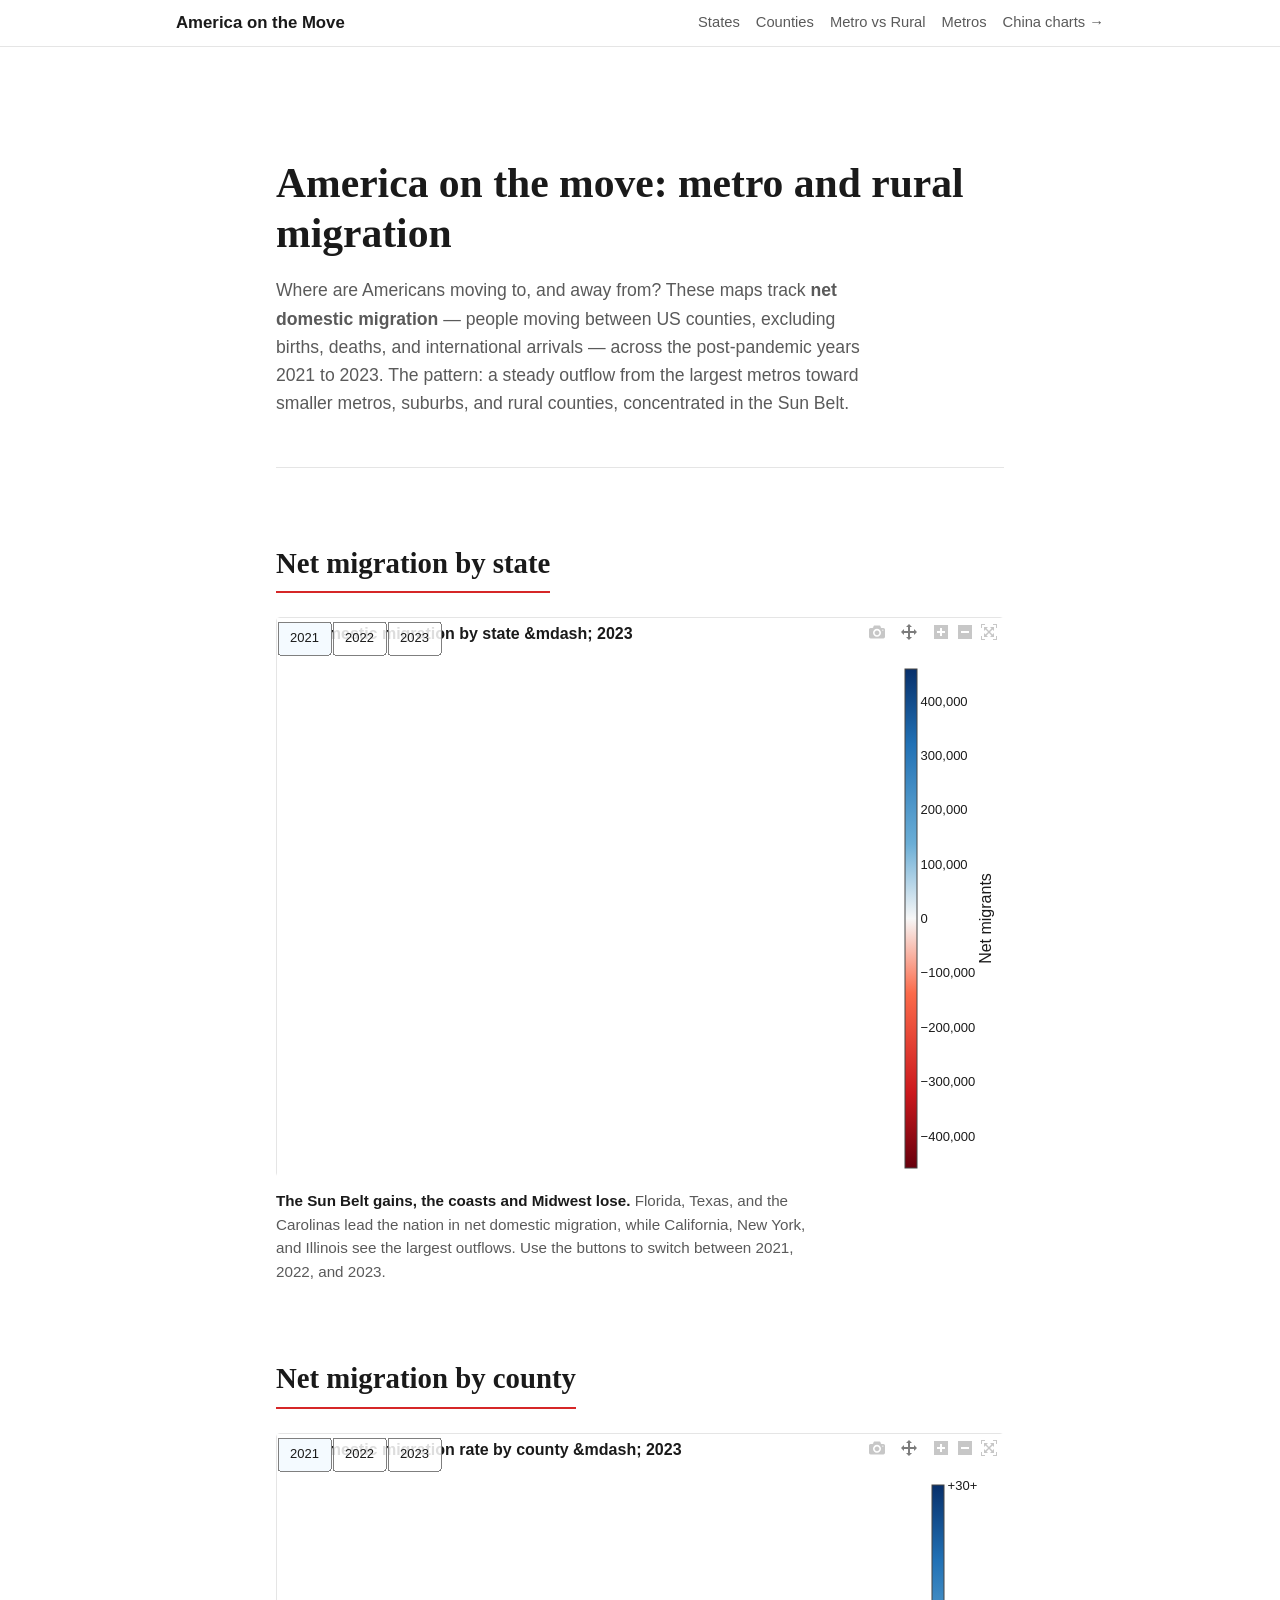
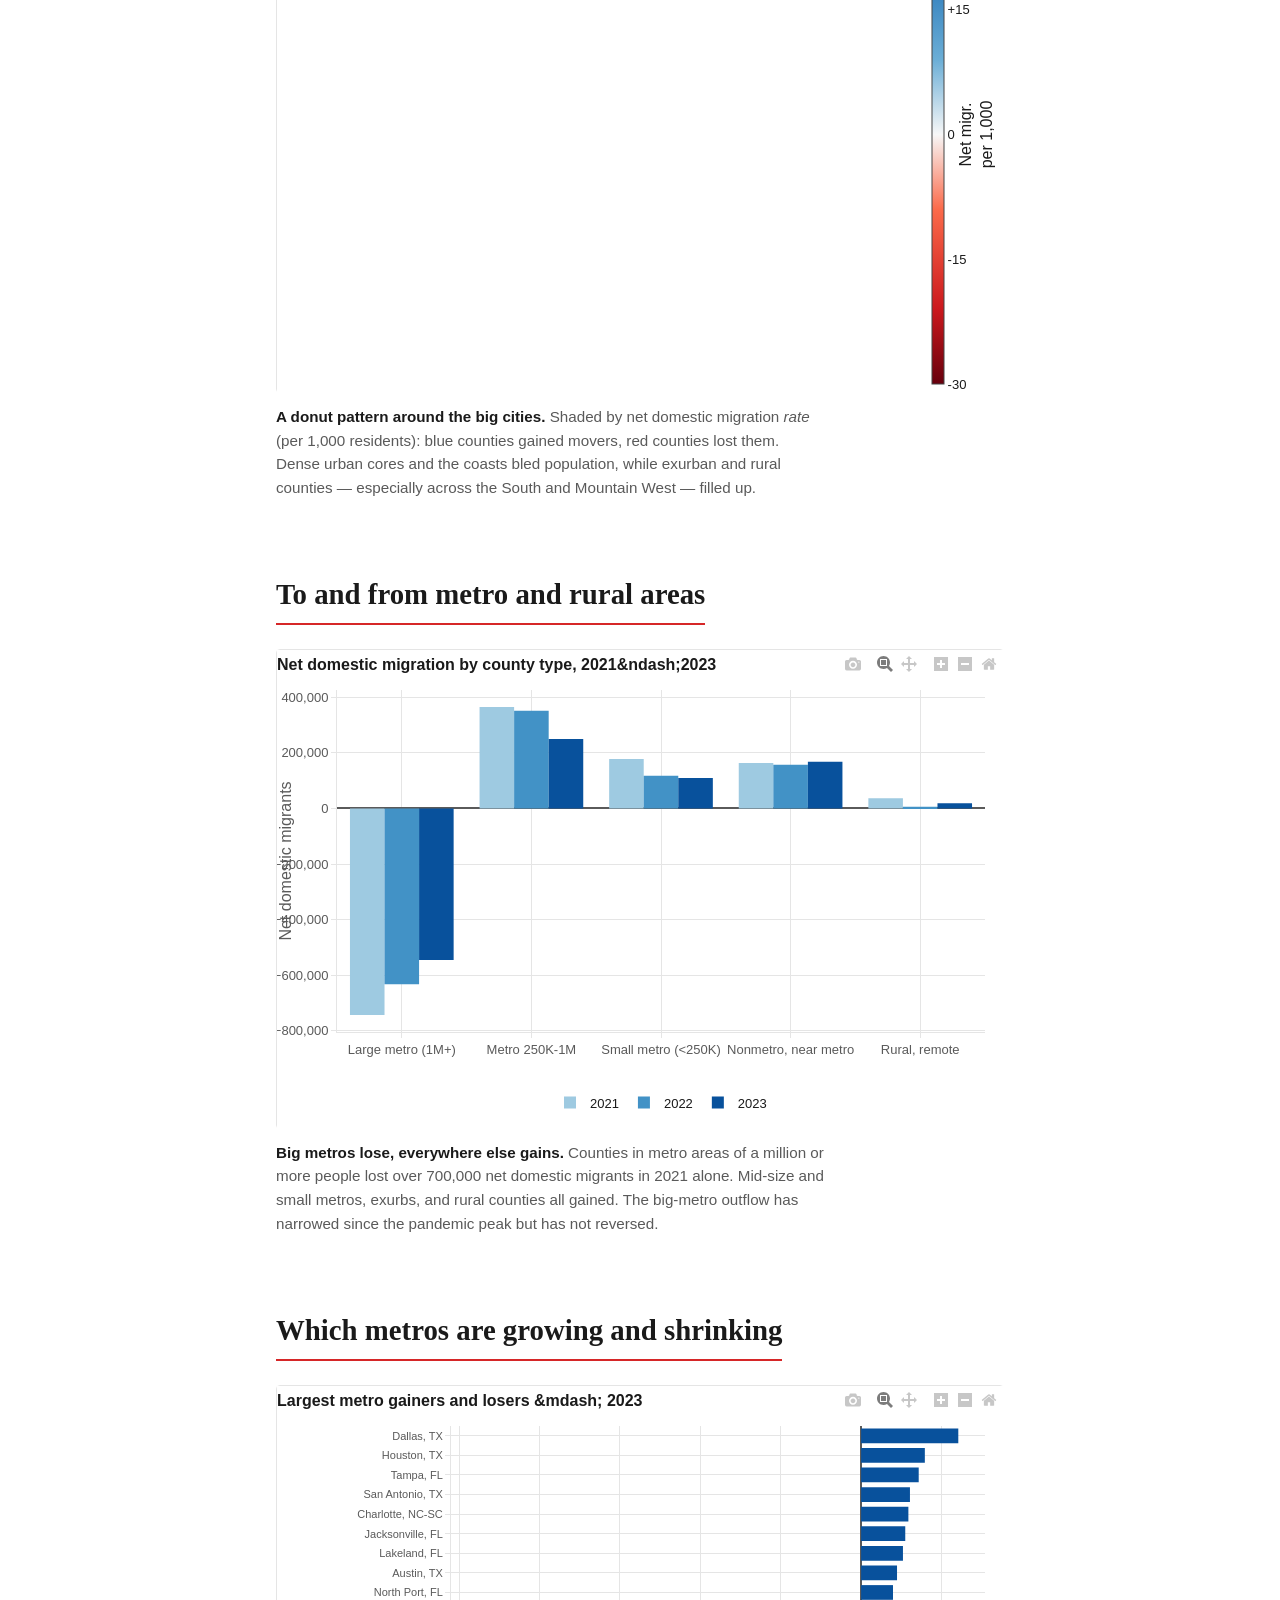
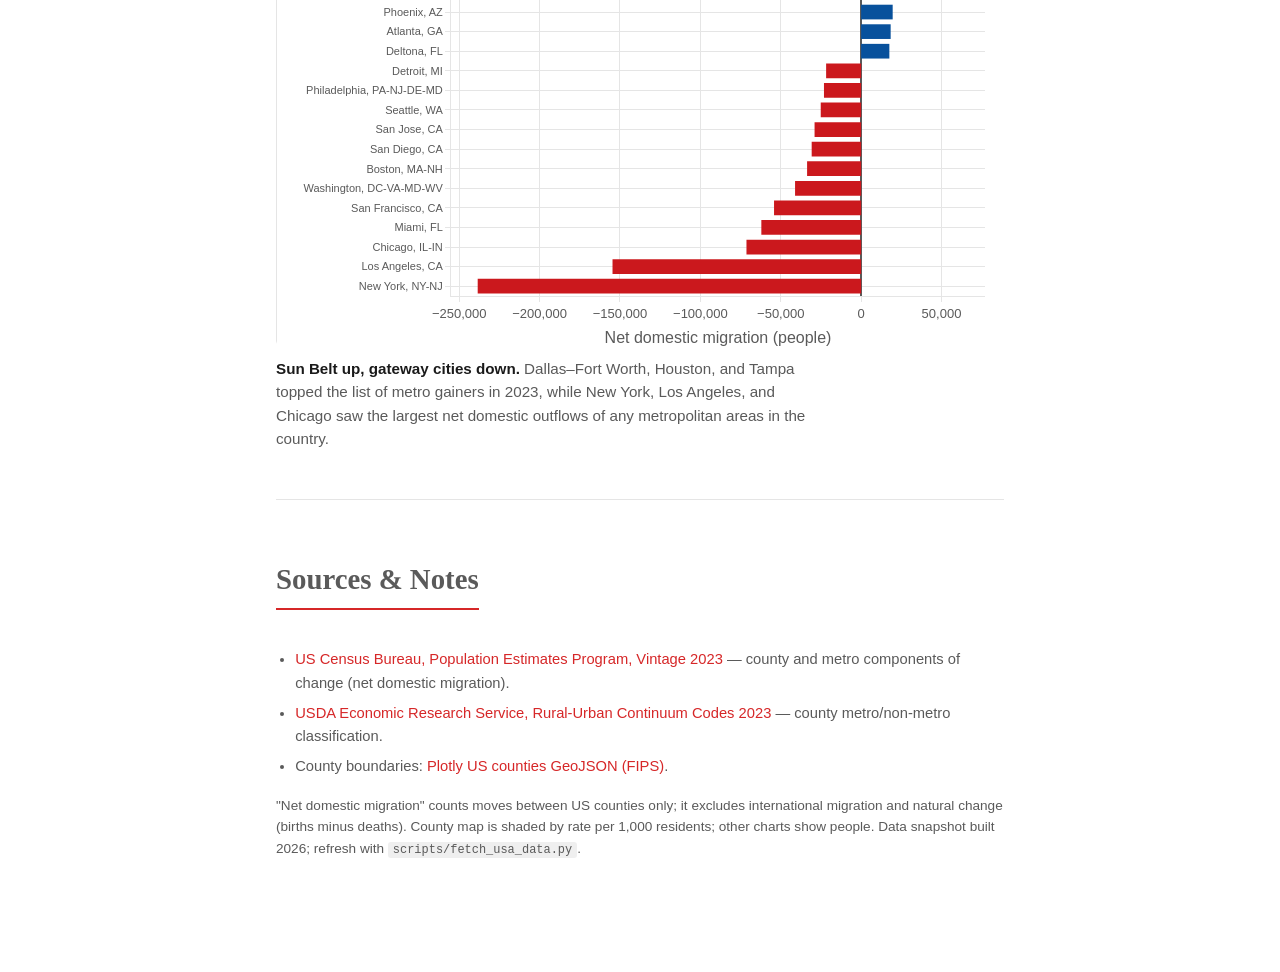
==== usa_migration.html @ ccb6132a "Add US metro/rural migration maps page New usa_migration.html page with interactive choropleth maps " ====
<!DOCTYPE html>
<html lang="en">
<head>
  <meta charset="UTF-8" />
  <meta name="viewport" content="width=device-width, initial-scale=1.0" />
  <title>America on the Move: Metro &amp; Rural Migration</title>
  <meta name="description" content="Interactive maps of domestic migration to and from US metro and rural areas, 2021-2023, from Census Bureau estimates." />
  <link rel="stylesheet" href="css/styles.css" />
  <script src="https://cdn.plot.ly/plotly-2.35.2.min.js" charset="utf-8"></script>
</head>
<body>
  <header class="site-header">
    <div class="header-inner">
      <a class="brand" href="#top">America on the Move</a>
      <nav class="topnav" aria-label="Sections">
        <a href="#states">States</a>
        <a href="#counties">Counties</a>
        <a href="#metro-rural">Metro vs Rural</a>
        <a href="#metros">Metros</a>
        <a href="index.html">China charts &rarr;</a>
      </nav>
    </div>
  </header>

  <main id="top">
    <section class="hero">
      <h1>America on the move: metro and rural migration</h1>
      <p class="lede">
        Where are Americans moving to, and away from? These maps track
        <strong>net domestic migration</strong> &mdash; people moving between US
        counties, excluding births, deaths, and international arrivals &mdash;
        across the post-pandemic years 2021 to 2023. The pattern: a steady
        outflow from the largest metros toward smaller metros, suburbs, and
        rural counties, concentrated in the Sun Belt.
      </p>
    </section>

    <section id="states">
      <h2>Net migration by state</h2>
      <figure class="chart-block">
        <div id="map-state-migration" class="chart chart-tall" aria-label="US map of net domestic migration by state"></div>
        <figcaption>
          <strong>The Sun Belt gains, the coasts and Midwest lose.</strong>
          Florida, Texas, and the Carolinas lead the nation in net domestic
          migration, while California, New York, and Illinois see the largest
          outflows. Use the buttons to switch between 2021, 2022, and 2023.
        </figcaption>
      </figure>
    </section>

    <section id="counties">
      <h2>Net migration by county</h2>
      <figure class="chart-block">
        <div id="map-county-migration" class="chart chart-tall" aria-label="US county map of net domestic migration rate"></div>
        <figcaption>
          <strong>A donut pattern around the big cities.</strong> Shaded by net
          domestic migration <em>rate</em> (per 1,000 residents): blue counties
          gained movers, red counties lost them. Dense urban cores and the
          coasts bled population, while exurban and rural counties &mdash;
          especially across the South and Mountain West &mdash; filled up.
        </figcaption>
      </figure>
    </section>

    <section id="metro-rural">
      <h2>To and from metro and rural areas</h2>
      <figure class="chart-block">
        <div id="chart-metro-rural-trend" class="chart" aria-label="Net domestic migration by county type, 2021 to 2023"></div>
        <figcaption>
          <strong>Big metros lose, everywhere else gains.</strong> Counties in
          metro areas of a million or more people lost over 700,000 net domestic
          migrants in 2021 alone. Mid-size and small metros, exurbs, and rural
          counties all gained. The big-metro outflow has narrowed since the
          pandemic peak but has not reversed.
        </figcaption>
      </figure>
    </section>

    <section id="metros">
      <h2>Which metros are growing and shrinking</h2>
      <figure class="chart-block">
        <div id="chart-top-metros" class="chart chart-tall" aria-label="Top metro gainers and losers by net domestic migration, 2023"></div>
        <figcaption>
          <strong>Sun Belt up, gateway cities down.</strong> Dallas&ndash;Fort
          Worth, Houston, and Tampa topped the list of metro gainers in 2023,
          while New York, Los Angeles, and Chicago saw the largest net domestic
          outflows of any metropolitan areas in the country.
        </figcaption>
      </figure>
    </section>

    <section id="sources" class="sources">
      <h2>Sources &amp; Notes</h2>
      <ul>
        <li><a href="https://www.census.gov/programs-surveys/popest.html">US Census Bureau, Population Estimates Program, Vintage 2023</a> &mdash; county and metro components of change (net domestic migration).</li>
        <li><a href="https://www.ers.usda.gov/data-products/rural-urban-continuum-codes/">USDA Economic Research Service, Rural-Urban Continuum Codes 2023</a> &mdash; county metro/non-metro classification.</li>
        <li>County boundaries: <a href="https://github.com/plotly/datasets">Plotly US counties GeoJSON (FIPS)</a>.</li>
      </ul>
      <p class="footnote">
        "Net domestic migration" counts moves between US counties only; it
        excludes international migration and natural change (births minus
        deaths). County map is shaded by rate per 1,000 residents; other charts
        show people. Data snapshot built 2026; refresh with
        <code>scripts/fetch_usa_data.py</code>.
      </p>
    </section>
  </main>

  <script type="module" src="js/usa-main.js"></script>
</body>
</html>
---- css/styles.css ----
:root {
  --bg: #ffffff;
  --fg: #1a1a1a;
  --muted: #5a5a5a;
  --border: #e5e5e5;
  --accent-china: #D62728;
  --accent-china-soft: #f4b8b8;
  --accent-world: #7F7F7F;
  --accent-blue: #1f77b4;
  --accent-green: #2ca02c;
  --accent-orange: #ff7f0e;
  --accent-purple: #9467bd;
  --content-w: 760px;
  --wide-w: 960px;
  --chart-h: 480px;
  --font-sans: -apple-system, BlinkMacSystemFont, "Segoe UI", Roboto, "Helvetica Neue", Arial, sans-serif;
  --font-serif: Georgia, "Times New Roman", serif;
}

@media (prefers-color-scheme: dark) {
  :root {
    --bg: #0e1116;
    --fg: #e6e6e6;
    --muted: #9aa0a6;
    --border: #2a2f37;
    --accent-china: #ff6b6b;
    --accent-china-soft: #5a2a2a;
    --accent-world: #b0b0b0;
  }
}

* { box-sizing: border-box; }

html, body {
  margin: 0;
  padding: 0;
  background: var(--bg);
  color: var(--fg);
  font-family: var(--font-sans);
  line-height: 1.6;
  -webkit-font-smoothing: antialiased;
}

a { color: var(--accent-china); text-decoration: none; }
a:hover { text-decoration: underline; }

.site-header {
  position: sticky;
  top: 0;
  z-index: 100;
  background: var(--bg);
  border-bottom: 1px solid var(--border);
  backdrop-filter: blur(6px);
}
.header-inner {
  max-width: var(--wide-w);
  margin: 0 auto;
  padding: 0.6rem 1rem;
  display: flex;
  flex-wrap: wrap;
  align-items: center;
  gap: 1rem;
  justify-content: space-between;
}
.brand {
  font-weight: 700;
  font-size: 1.05rem;
  color: var(--fg);
}
.topnav {
  display: flex;
  gap: 1rem;
  flex-wrap: wrap;
}
.topnav a {
  color: var(--muted);
  font-size: 0.92rem;
}
.topnav a:hover { color: var(--accent-china); text-decoration: none; }

main {
  max-width: var(--content-w);
  margin: 0 auto;
  padding: 1rem 1rem 4rem;
}

.hero {
  padding: 3rem 0 2rem;
  border-bottom: 1px solid var(--border);
  margin-bottom: 2rem;
}
.hero h1 {
  font-family: var(--font-serif);
  font-size: clamp(1.8rem, 4vw, 2.6rem);
  line-height: 1.2;
  margin: 0 0 1rem;
}
.lede {
  font-size: 1.1rem;
  color: var(--muted);
  max-width: 60ch;
}

section {
  margin: 3rem 0;
  scroll-margin-top: 80px;
}
section > h2 {
  font-family: var(--font-serif);
  font-size: 1.8rem;
  border-bottom: 2px solid var(--accent-china);
  padding-bottom: 0.35rem;
  display: inline-block;
  margin-bottom: 1.5rem;
}

.chart-block {
  margin: 0 0 3rem;
  padding: 0;
}
.chart {
  width: 100%;
  height: var(--chart-h);
  margin-bottom: 0.75rem;
  border: 1px solid var(--border);
  border-radius: 4px;
  background: var(--bg);
}
.chart-tall { height: 560px; }
.chart-loading {
  display: flex;
  align-items: center;
  justify-content: center;
  color: var(--muted);
  font-style: italic;
}
.chart-error {
  display: flex;
  align-items: center;
  justify-content: center;
  color: var(--accent-china);
  padding: 1rem;
  text-align: center;
}
figcaption {
  font-size: 0.95rem;
  color: var(--muted);
  max-width: 65ch;
  line-height: 1.55;
}
figcaption strong { color: var(--fg); }

.sources {
  border-top: 1px solid var(--border);
  padding-top: 2rem;
  font-size: 0.92rem;
  color: var(--muted);
}
.sources ul { padding-left: 1.2rem; }
.sources li { margin-bottom: 0.4rem; }
.sources code {
  background: rgba(127,127,127,0.12);
  padding: 1px 5px;
  border-radius: 3px;
  font-size: 0.88em;
}
.footnote { font-size: 0.85rem; margin-top: 1rem; }

@media (max-width: 640px) {
  :root { --chart-h: 360px; }
  .chart-tall { height: 460px; }
  .hero { padding: 2rem 0 1rem; }
  .topnav { gap: 0.6rem; font-size: 0.85rem; }
  .topnav a { font-size: 0.85rem; }
  .header-inner { padding: 0.5rem 0.75rem; }
  main { padding: 1rem 0.75rem 3rem; }
}
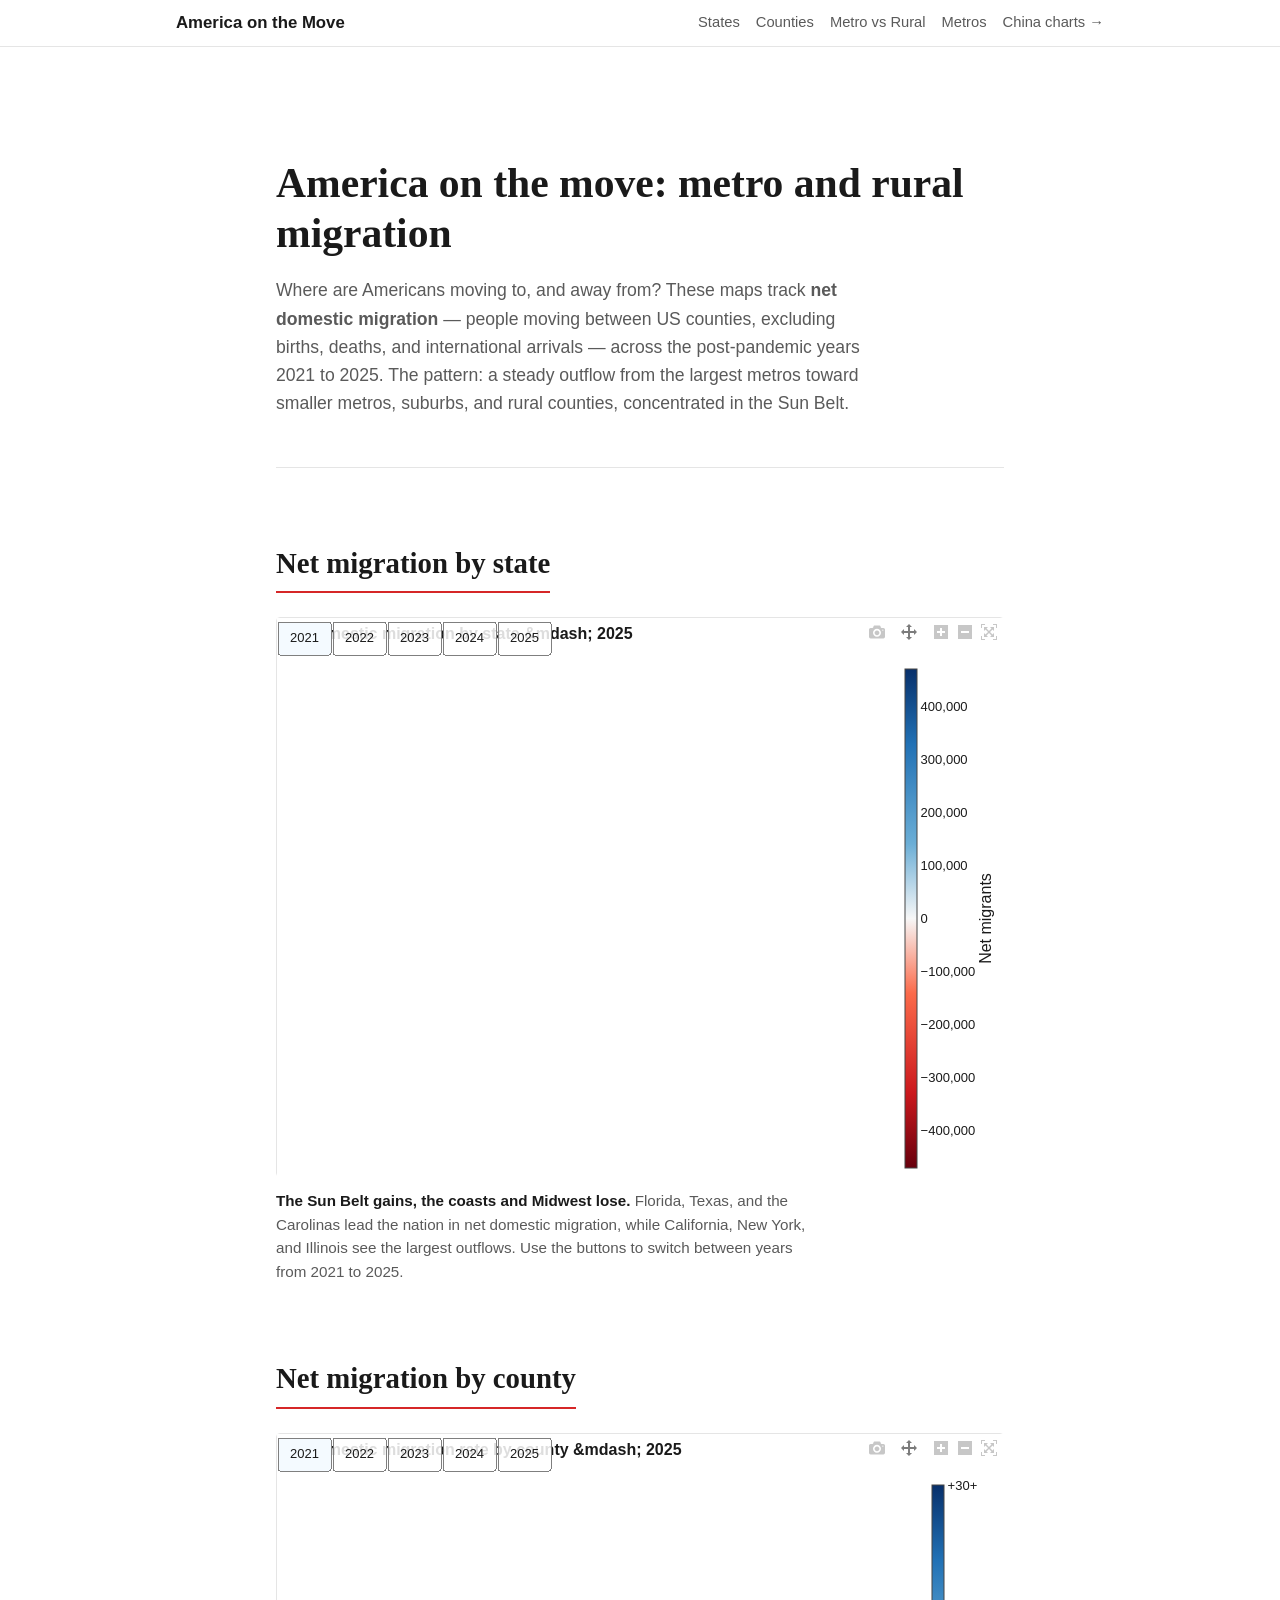
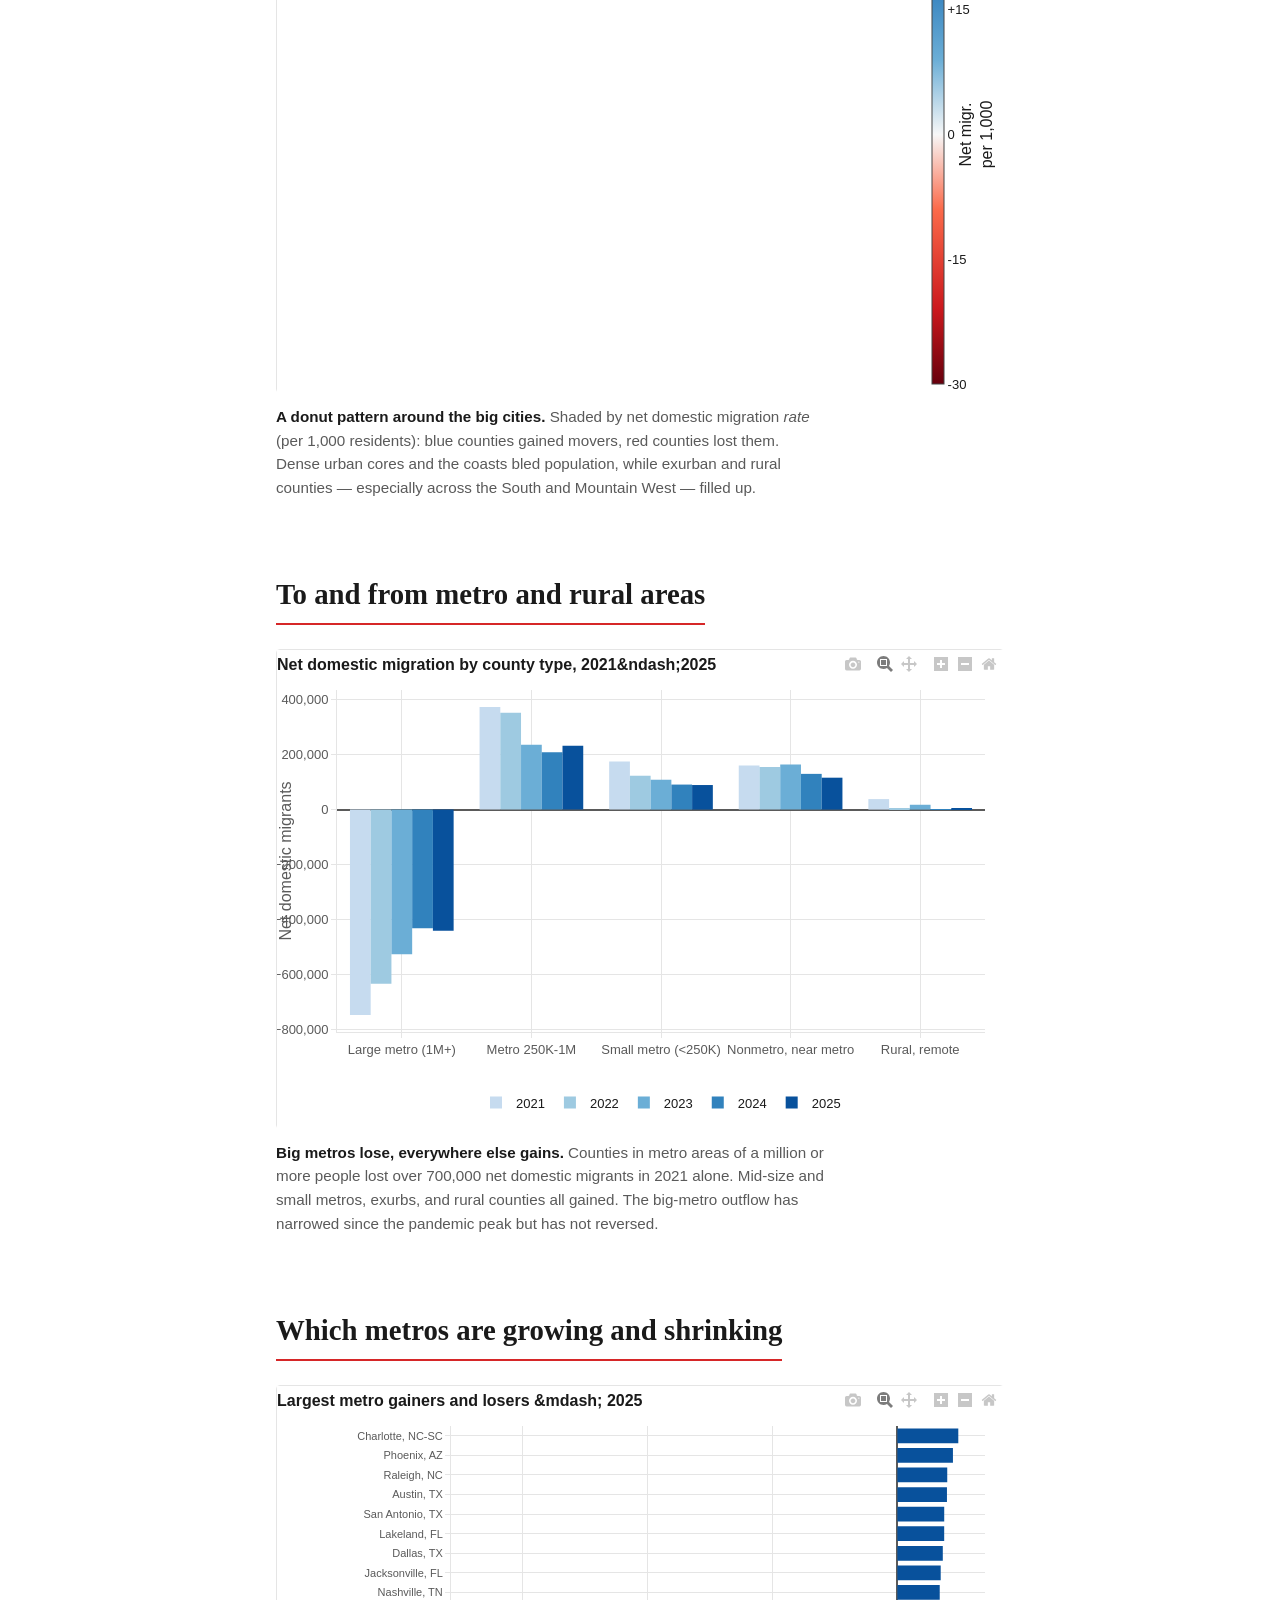
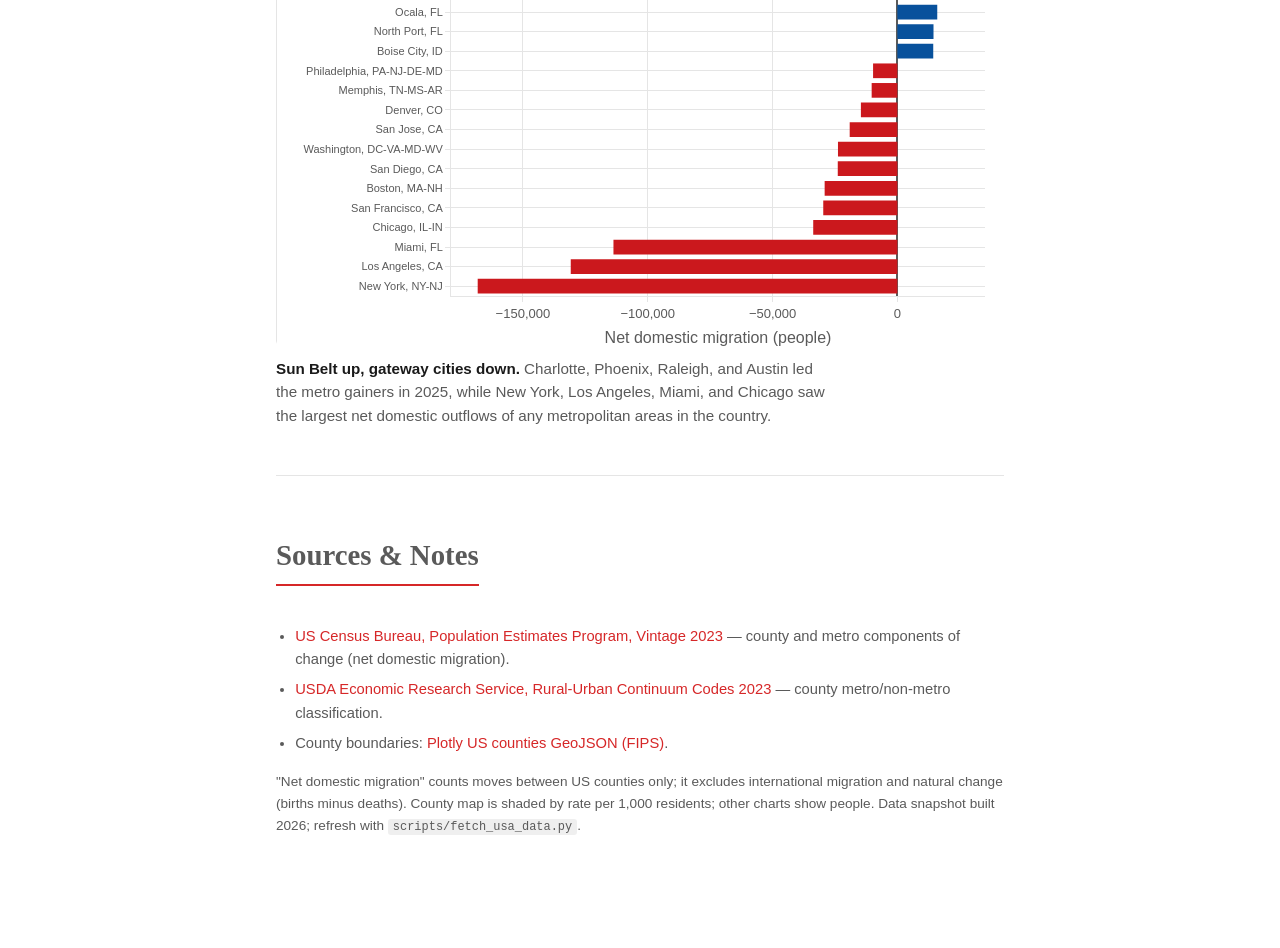
==== commit 1951c5d7: "Update US migration maps to Census Vintage 2025 data Switch fetch_usa_data.py to the 2020-2025 vinta" ====
--- a/usa_migration.html
+++ b/usa_migration.html
@@ -29,7 +29,7 @@
         Where are Americans moving to, and away from? These maps track
         <strong>net domestic migration</strong> &mdash; people moving between US
         counties, excluding births, deaths, and international arrivals &mdash;
-        across the post-pandemic years 2021 to 2023. The pattern: a steady
+        across the post-pandemic years 2021 to 2025. The pattern: a steady
         outflow from the largest metros toward smaller metros, suburbs, and
         rural counties, concentrated in the Sun Belt.
       </p>
@@ -43,7 +43,7 @@
           <strong>The Sun Belt gains, the coasts and Midwest lose.</strong>
           Florida, Texas, and the Carolinas lead the nation in net domestic
           migration, while California, New York, and Illinois see the largest
-          outflows. Use the buttons to switch between 2021, 2022, and 2023.
+          outflows. Use the buttons to switch between years from 2021 to 2025.
         </figcaption>
       </figure>
     </section>
@@ -65,7 +65,7 @@
     <section id="metro-rural">
       <h2>To and from metro and rural areas</h2>
       <figure class="chart-block">
-        <div id="chart-metro-rural-trend" class="chart" aria-label="Net domestic migration by county type, 2021 to 2023"></div>
+        <div id="chart-metro-rural-trend" class="chart" aria-label="Net domestic migration by county type, 2021 to 2025"></div>
         <figcaption>
           <strong>Big metros lose, everywhere else gains.</strong> Counties in
           metro areas of a million or more people lost over 700,000 net domestic
@@ -79,12 +79,12 @@
     <section id="metros">
       <h2>Which metros are growing and shrinking</h2>
       <figure class="chart-block">
-        <div id="chart-top-metros" class="chart chart-tall" aria-label="Top metro gainers and losers by net domestic migration, 2023"></div>
+        <div id="chart-top-metros" class="chart chart-tall" aria-label="Top metro gainers and losers by net domestic migration, latest year"></div>
         <figcaption>
-          <strong>Sun Belt up, gateway cities down.</strong> Dallas&ndash;Fort
-          Worth, Houston, and Tampa topped the list of metro gainers in 2023,
-          while New York, Los Angeles, and Chicago saw the largest net domestic
-          outflows of any metropolitan areas in the country.
+          <strong>Sun Belt up, gateway cities down.</strong> Charlotte, Phoenix,
+          Raleigh, and Austin led the metro gainers in 2025, while New York, Los
+          Angeles, Miami, and Chicago saw the largest net domestic outflows of
+          any metropolitan areas in the country.
         </figcaption>
       </figure>
     </section>
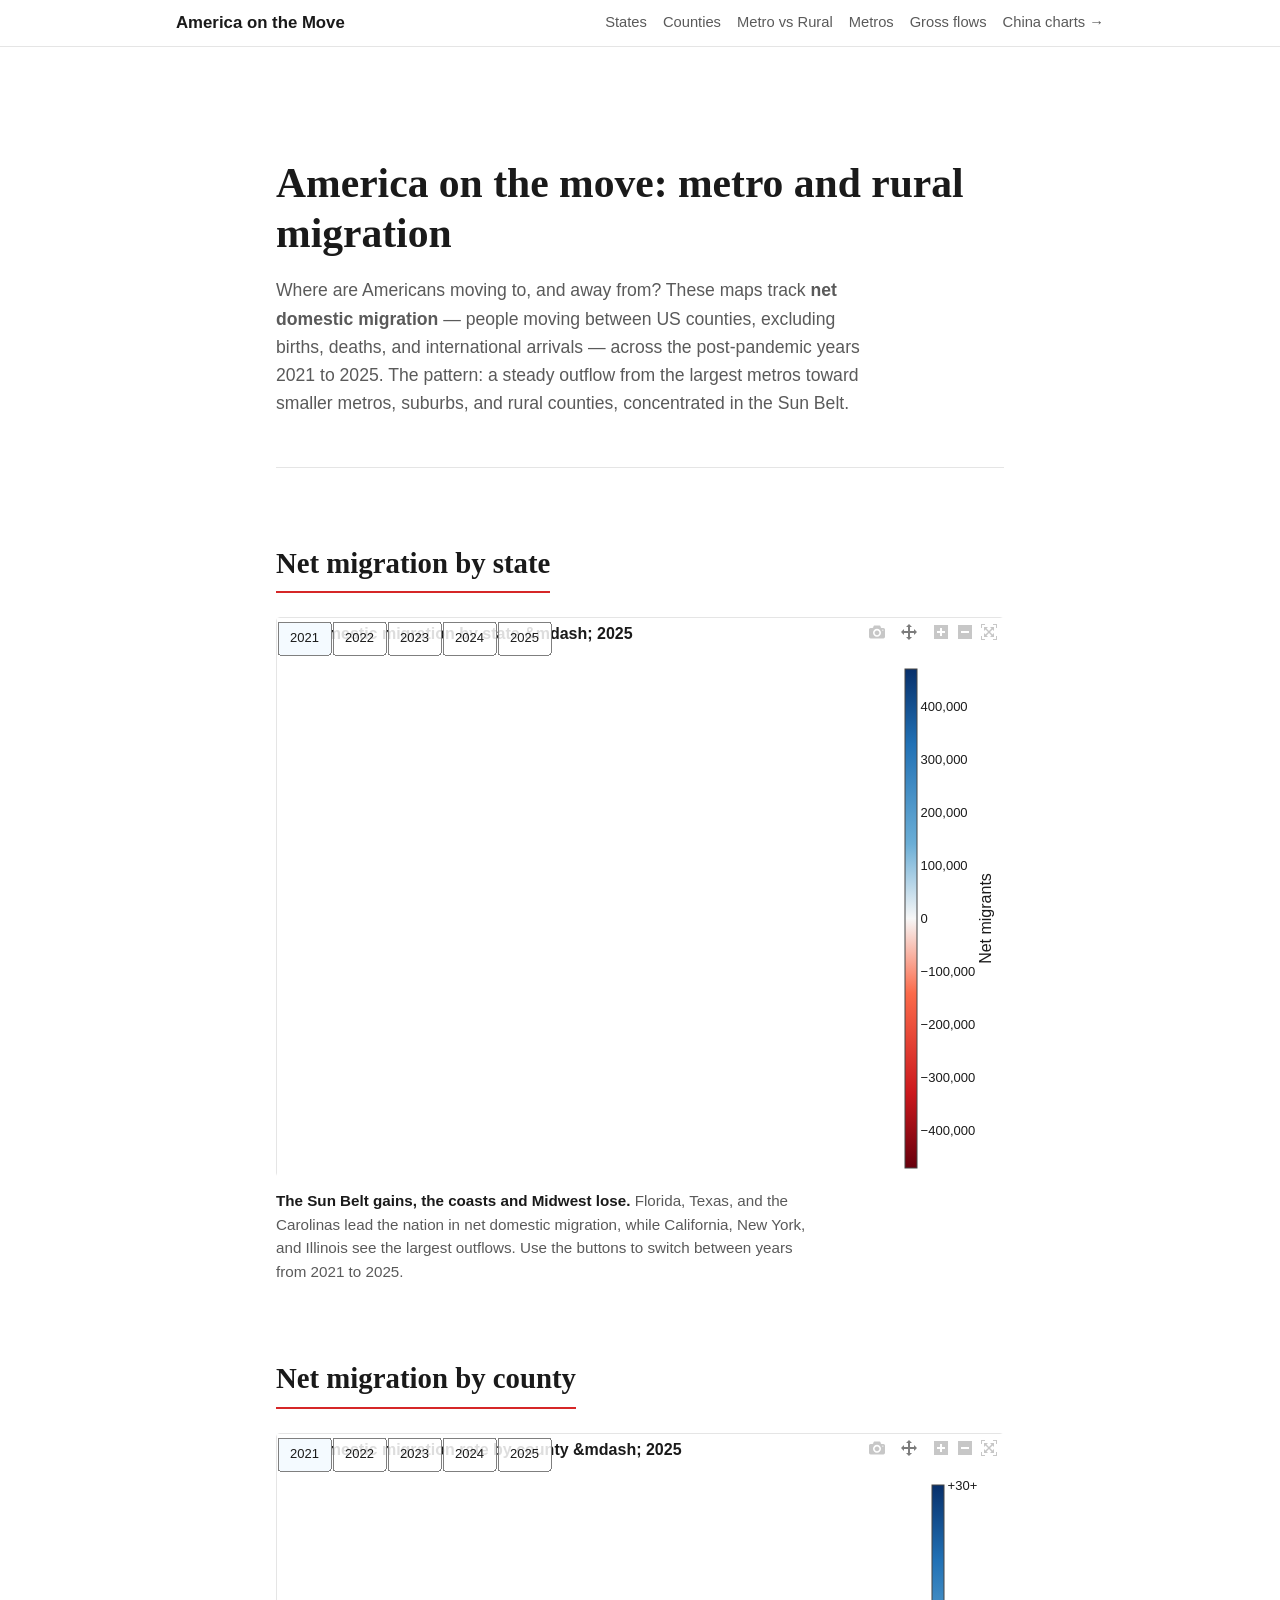
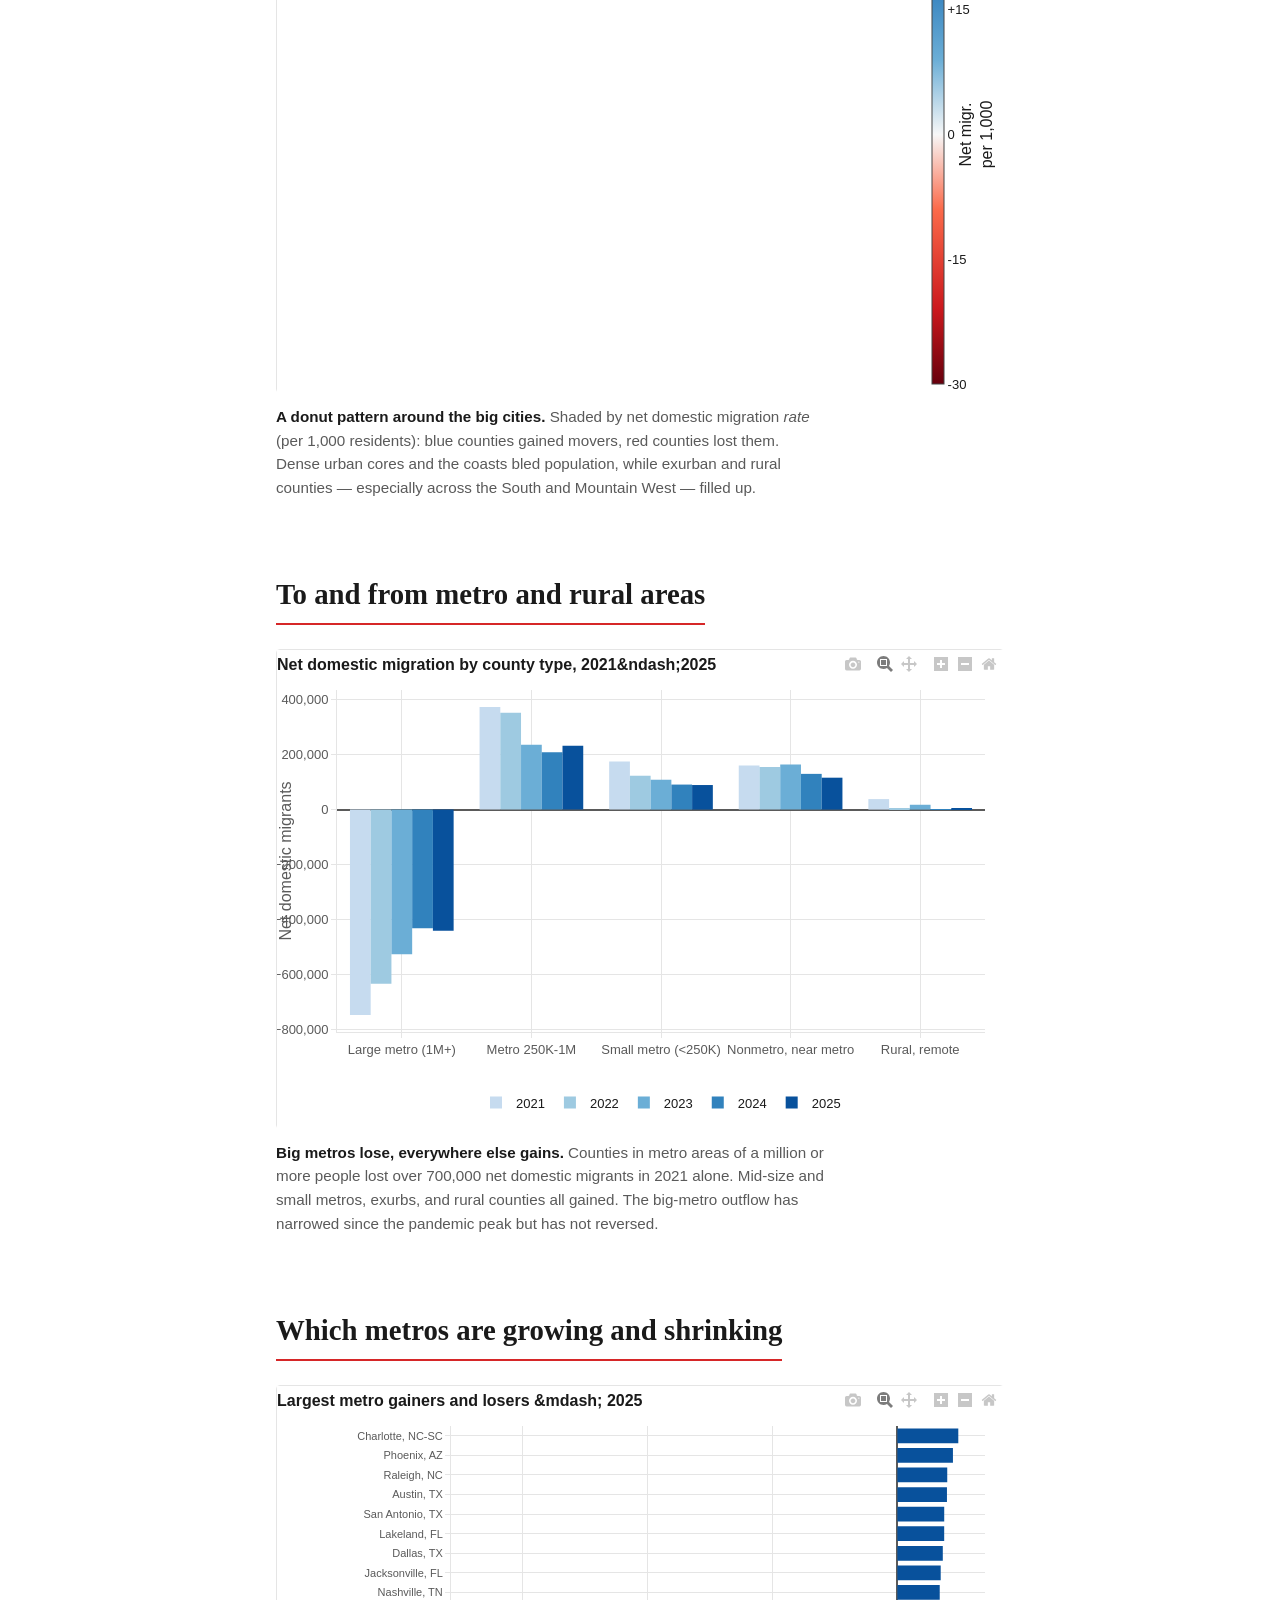
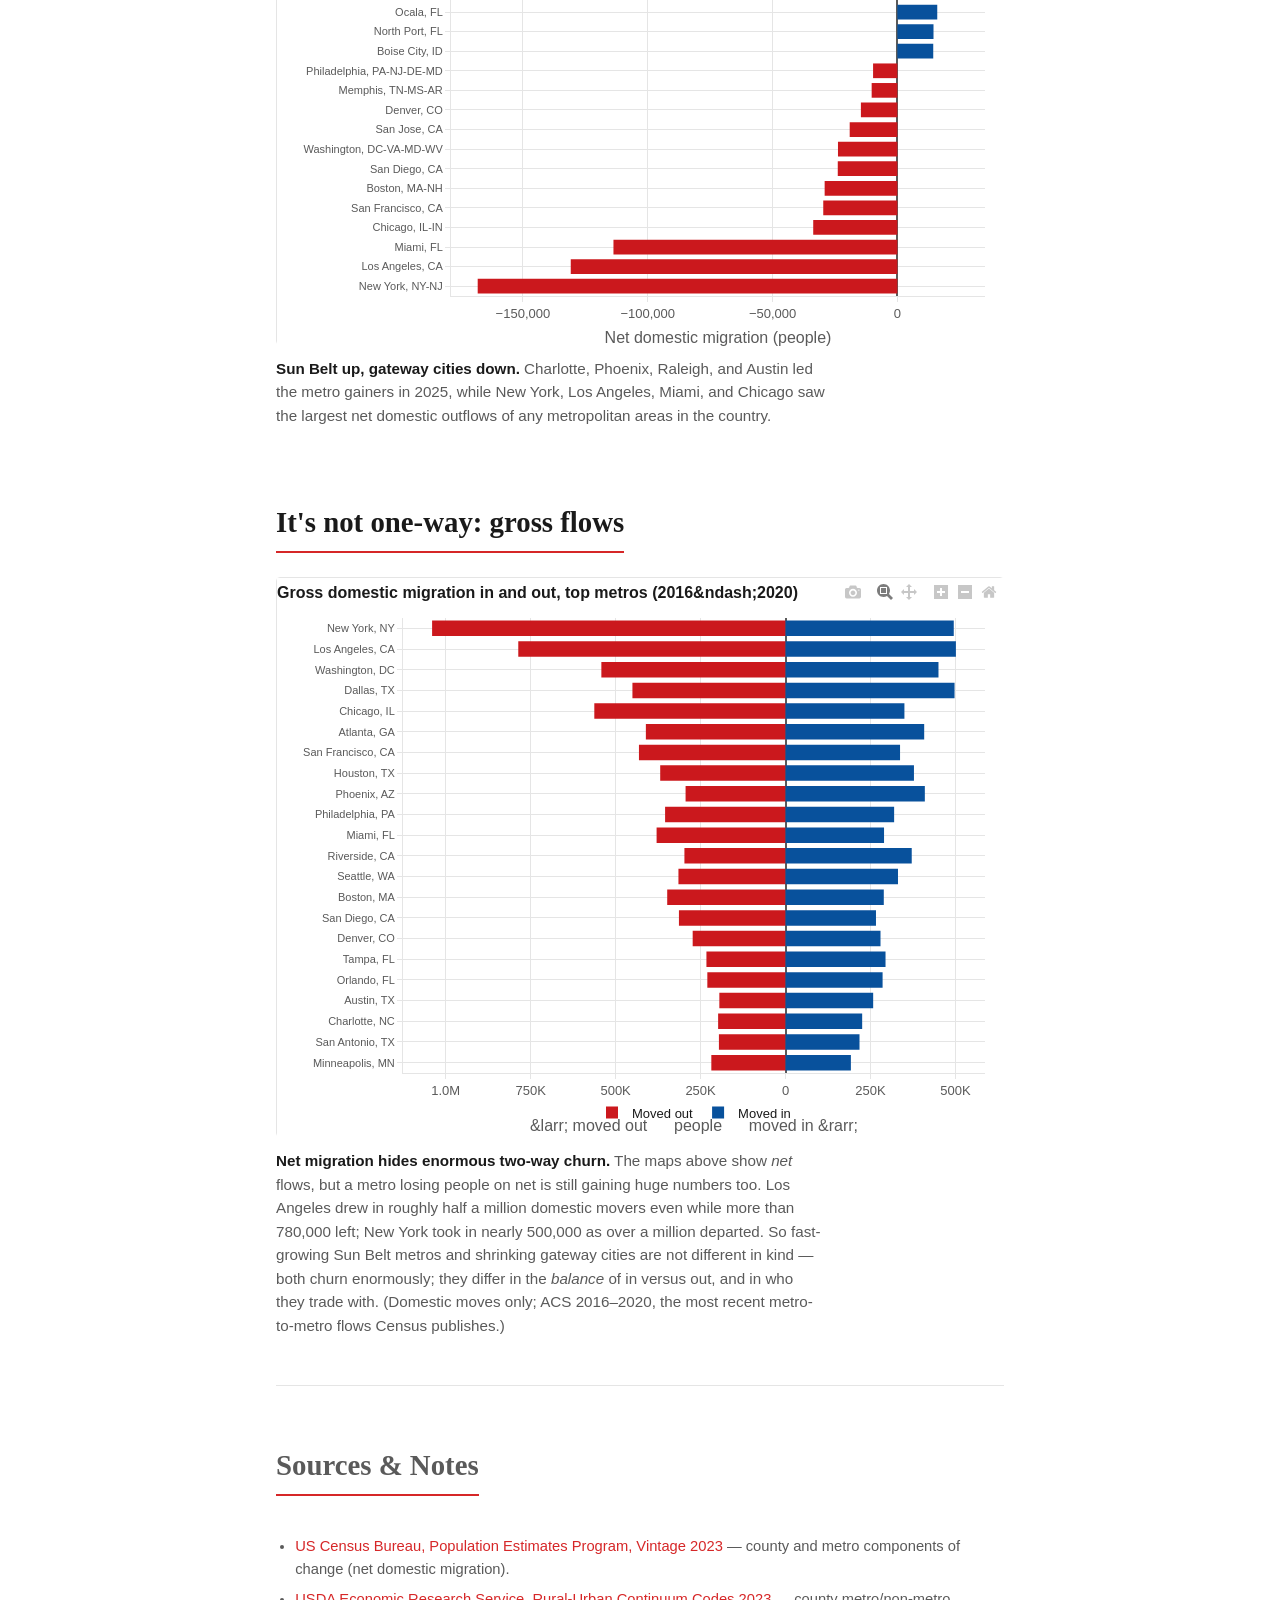
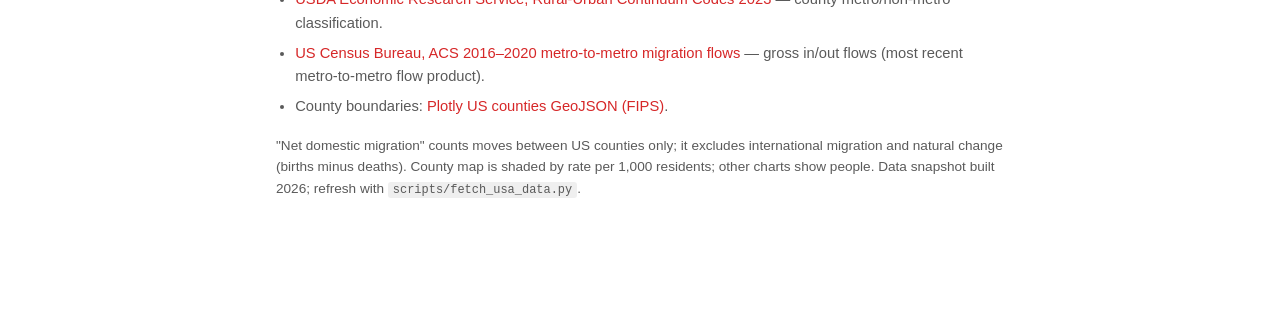
==== commit dbf9c951: "Add gross metro migration flows (two-way churn) to US page Net migration hides large bidirectional f" ====
--- a/usa_migration.html
+++ b/usa_migration.html
@@ -17,6 +17,7 @@
         <a href="#counties">Counties</a>
         <a href="#metro-rural">Metro vs Rural</a>
         <a href="#metros">Metros</a>
+        <a href="#churn">Gross flows</a>
         <a href="index.html">China charts &rarr;</a>
       </nav>
     </div>
@@ -89,11 +90,31 @@
       </figure>
     </section>
 
+    <section id="churn">
+      <h2>It's not one-way: gross flows</h2>
+      <figure class="chart-block">
+        <div id="chart-metro-gross-flows" class="chart chart-tall" aria-label="Gross domestic migration in and out of top metros, 2016-2020"></div>
+        <figcaption>
+          <strong>Net migration hides enormous two-way churn.</strong> The maps
+          above show <em>net</em> flows, but a metro losing people on net is
+          still gaining huge numbers too. Los Angeles drew in roughly half a
+          million domestic movers even while more than 780,000 left; New York
+          took in nearly 500,000 as over a million departed. So fast-growing
+          Sun Belt metros and shrinking gateway cities are not different in
+          kind &mdash; both churn enormously; they differ in the <em>balance</em>
+          of in versus out, and in who they trade with. (Domestic moves only;
+          ACS 2016&ndash;2020, the most recent metro-to-metro flows Census
+          publishes.)
+        </figcaption>
+      </figure>
+    </section>
+
     <section id="sources" class="sources">
       <h2>Sources &amp; Notes</h2>
       <ul>
         <li><a href="https://www.census.gov/programs-surveys/popest.html">US Census Bureau, Population Estimates Program, Vintage 2023</a> &mdash; county and metro components of change (net domestic migration).</li>
         <li><a href="https://www.ers.usda.gov/data-products/rural-urban-continuum-codes/">USDA Economic Research Service, Rural-Urban Continuum Codes 2023</a> &mdash; county metro/non-metro classification.</li>
+        <li><a href="https://www.census.gov/data/tables/2020/demo/geographic-mobility/metro-to-metro-migration.html">US Census Bureau, ACS 2016&ndash;2020 metro-to-metro migration flows</a> &mdash; gross in/out flows (most recent metro-to-metro flow product).</li>
         <li>County boundaries: <a href="https://github.com/plotly/datasets">Plotly US counties GeoJSON (FIPS)</a>.</li>
       </ul>
       <p class="footnote">
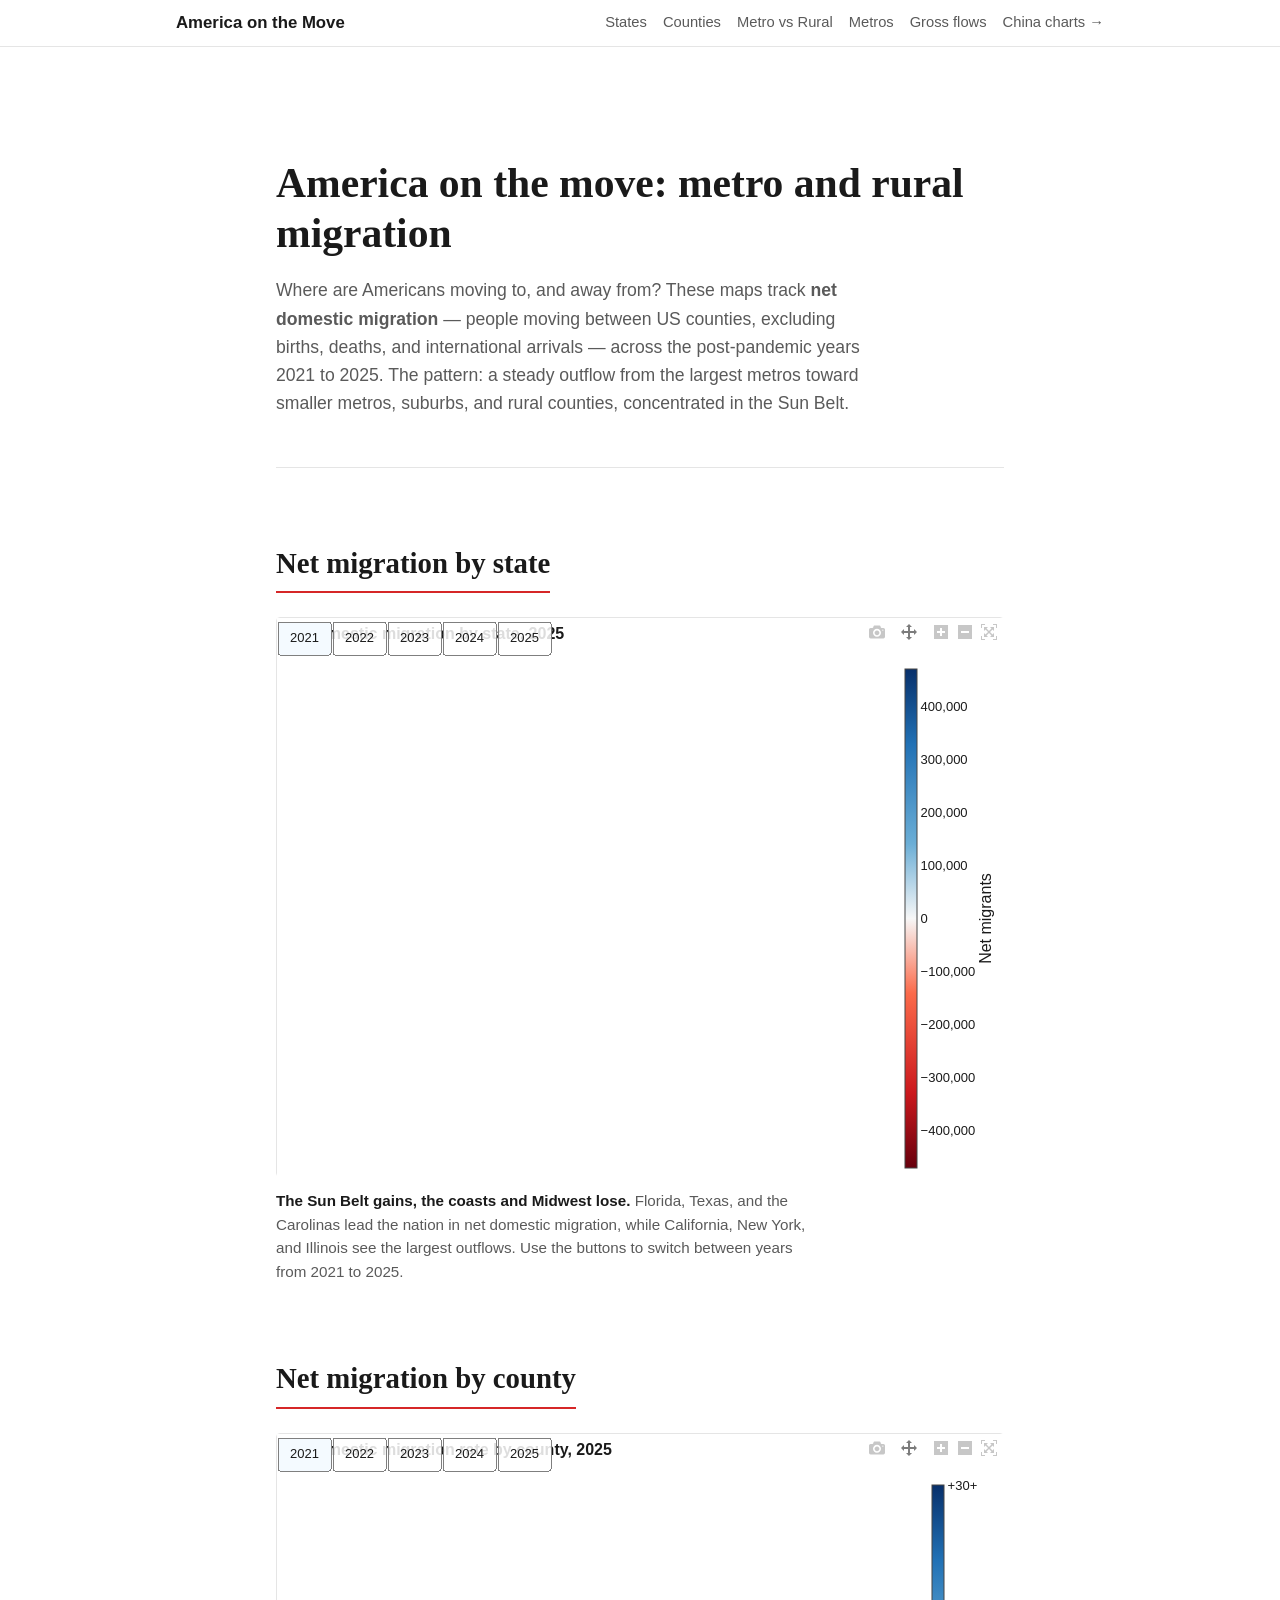
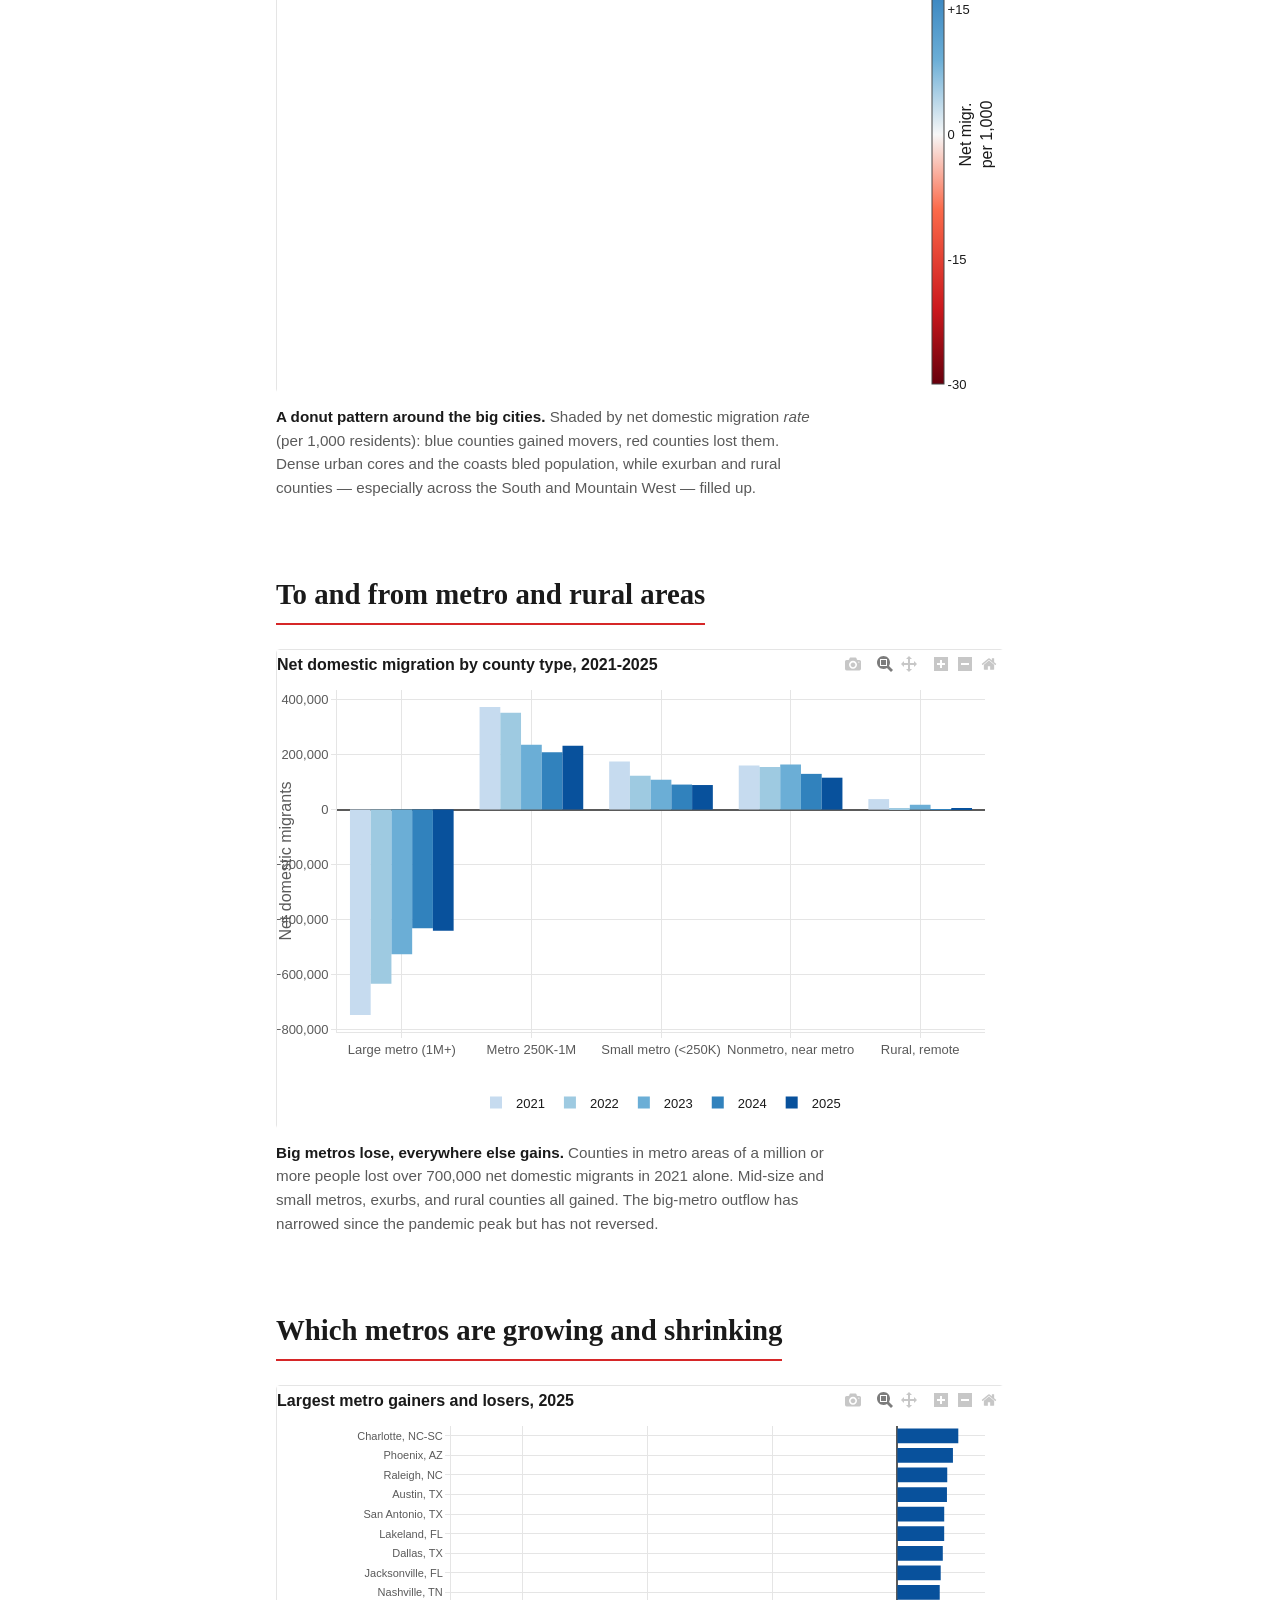
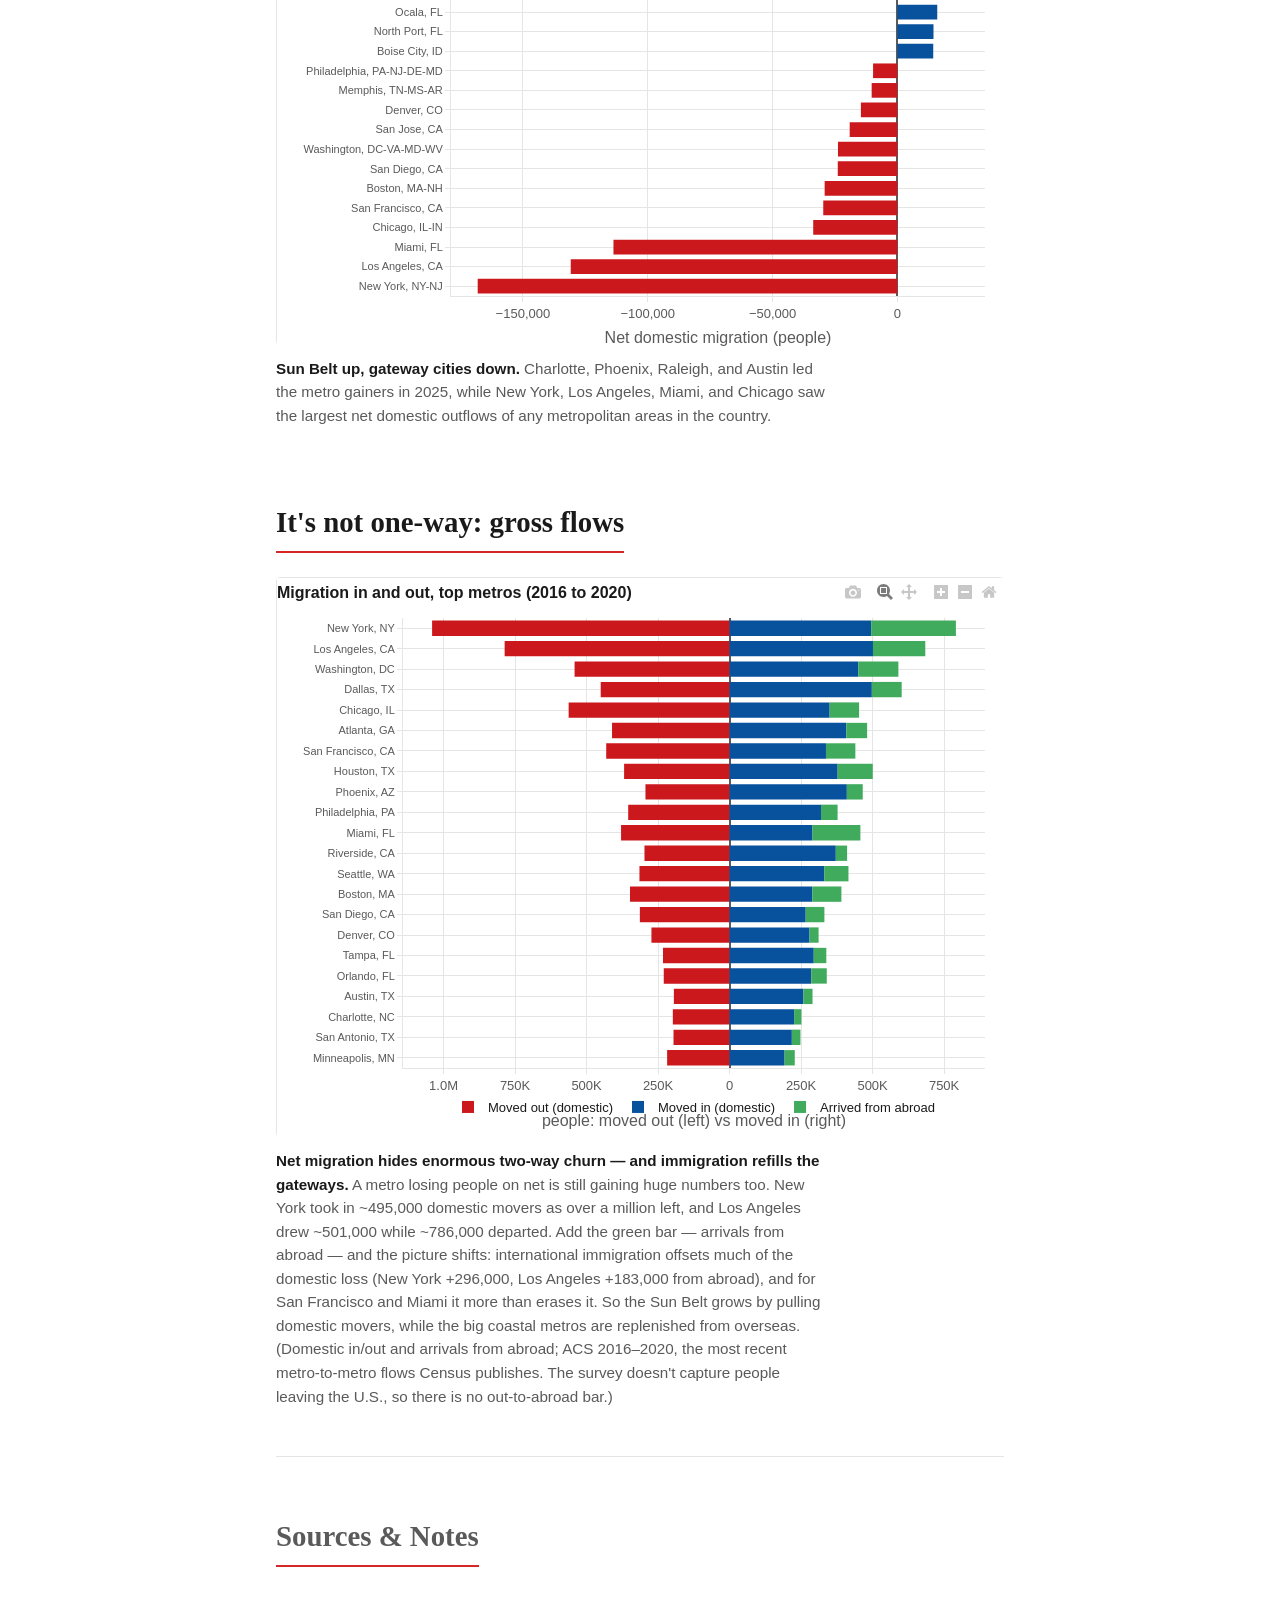
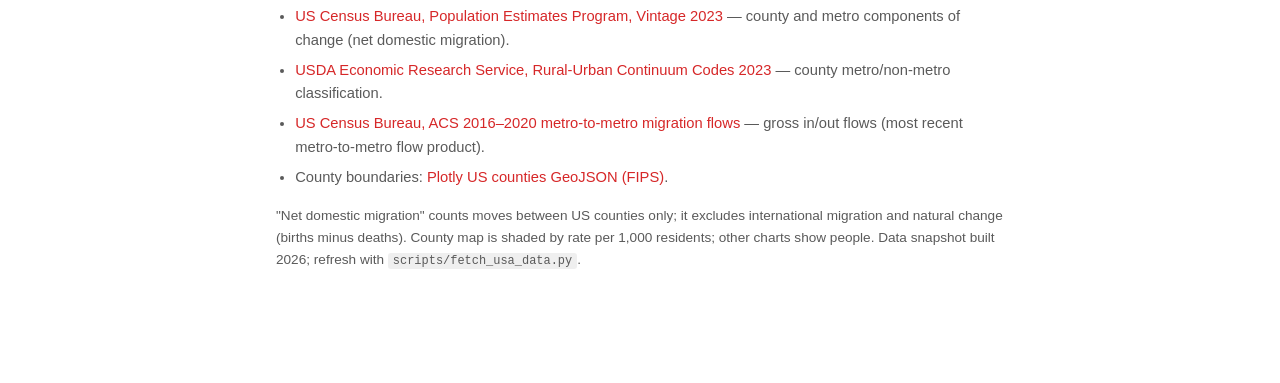
==== commit 35cc0709: "Fix em dashes in chart titles, add international inflow, bust caches - Replace &mdash;/&ndash;/&larr" ====
--- a/usa_migration.html
+++ b/usa_migration.html
@@ -95,16 +95,19 @@
       <figure class="chart-block">
         <div id="chart-metro-gross-flows" class="chart chart-tall" aria-label="Gross domestic migration in and out of top metros, 2016-2020"></div>
         <figcaption>
-          <strong>Net migration hides enormous two-way churn.</strong> The maps
-          above show <em>net</em> flows, but a metro losing people on net is
-          still gaining huge numbers too. Los Angeles drew in roughly half a
-          million domestic movers even while more than 780,000 left; New York
-          took in nearly 500,000 as over a million departed. So fast-growing
-          Sun Belt metros and shrinking gateway cities are not different in
-          kind &mdash; both churn enormously; they differ in the <em>balance</em>
-          of in versus out, and in who they trade with. (Domestic moves only;
-          ACS 2016&ndash;2020, the most recent metro-to-metro flows Census
-          publishes.)
+          <strong>Net migration hides enormous two-way churn &mdash; and
+          immigration refills the gateways.</strong> A metro losing people on
+          net is still gaining huge numbers too. New York took in ~495,000
+          domestic movers as over a million left, and Los Angeles drew ~501,000
+          while ~786,000 departed. Add the green bar &mdash; arrivals from
+          abroad &mdash; and the picture shifts: international immigration
+          offsets much of the domestic loss (New York +296,000, Los Angeles
+          +183,000 from abroad), and for San Francisco and Miami it more than
+          erases it. So the Sun Belt grows by pulling domestic movers, while
+          the big coastal metros are replenished from overseas. (Domestic
+          in/out and arrivals from abroad; ACS 2016&ndash;2020, the most recent
+          metro-to-metro flows Census publishes. The survey doesn't capture
+          people leaving the U.S., so there is no out-to-abroad bar.)
         </figcaption>
       </figure>
     </section>
